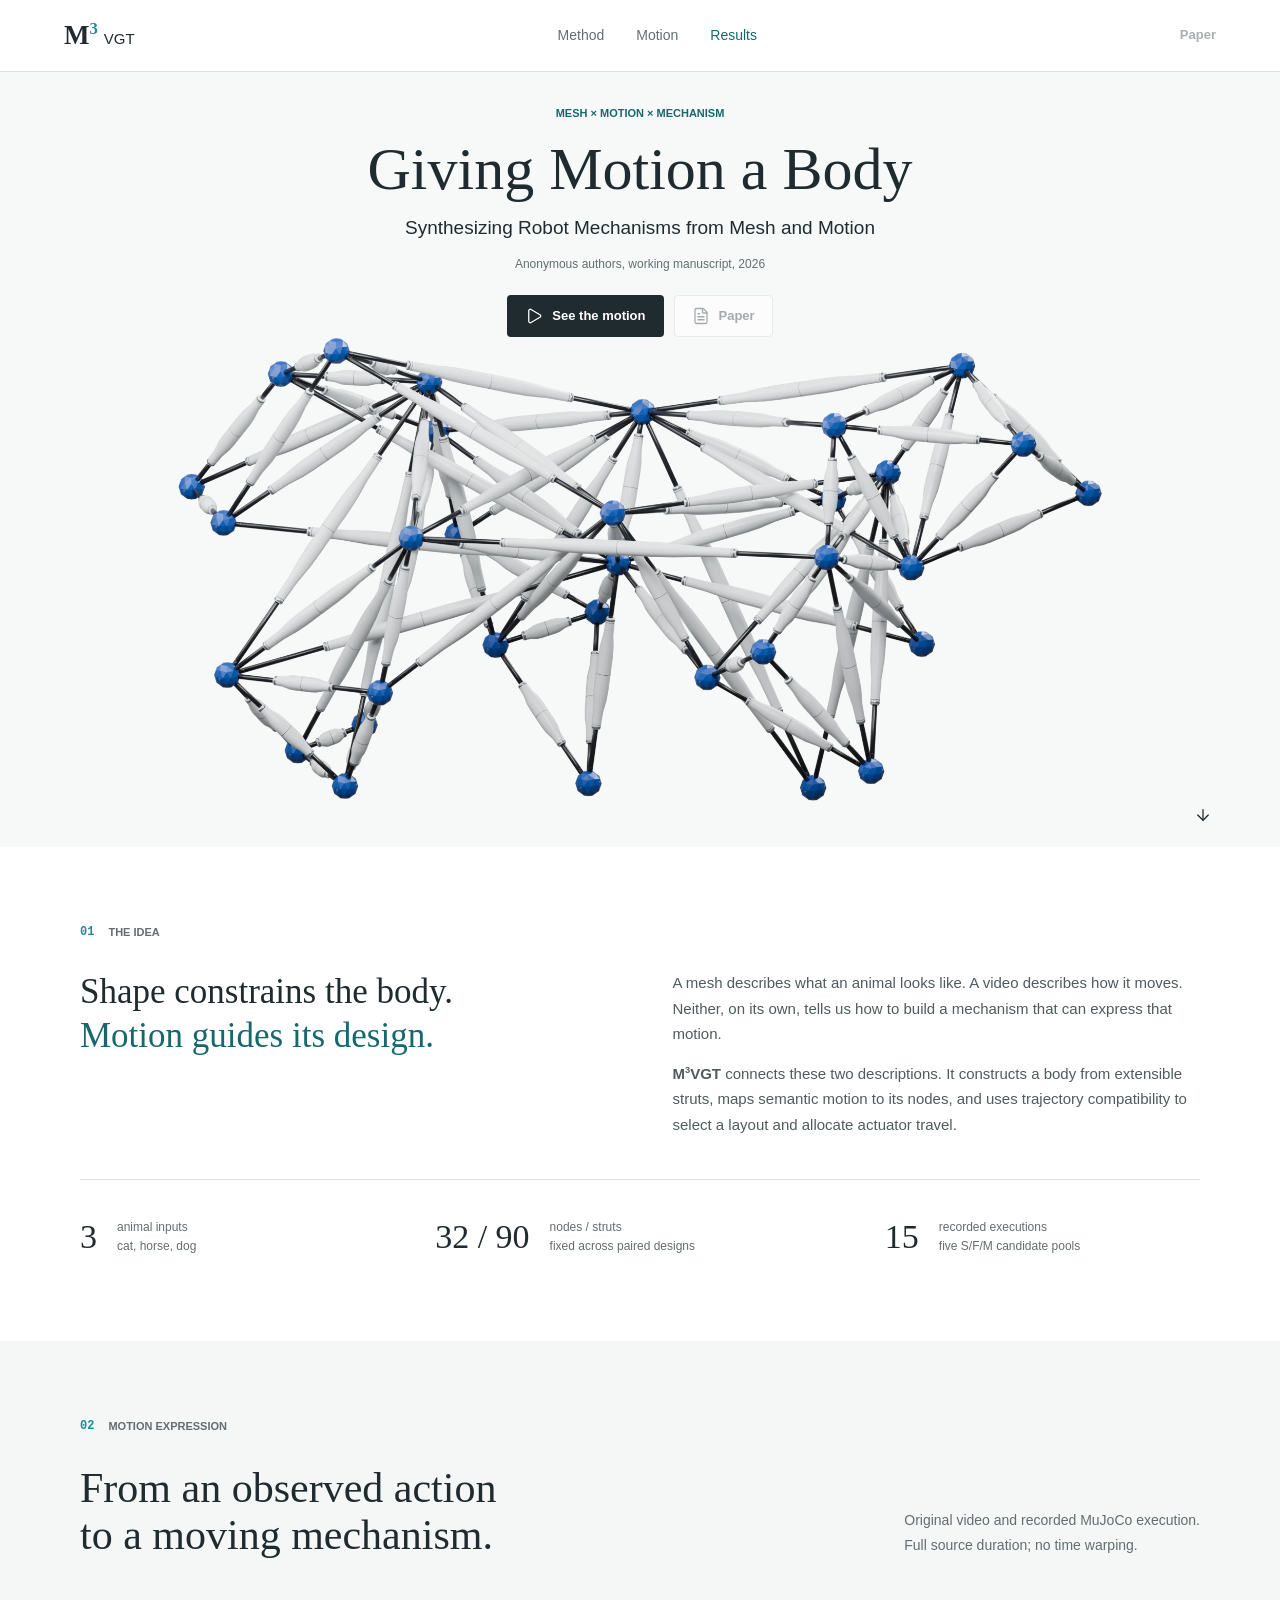
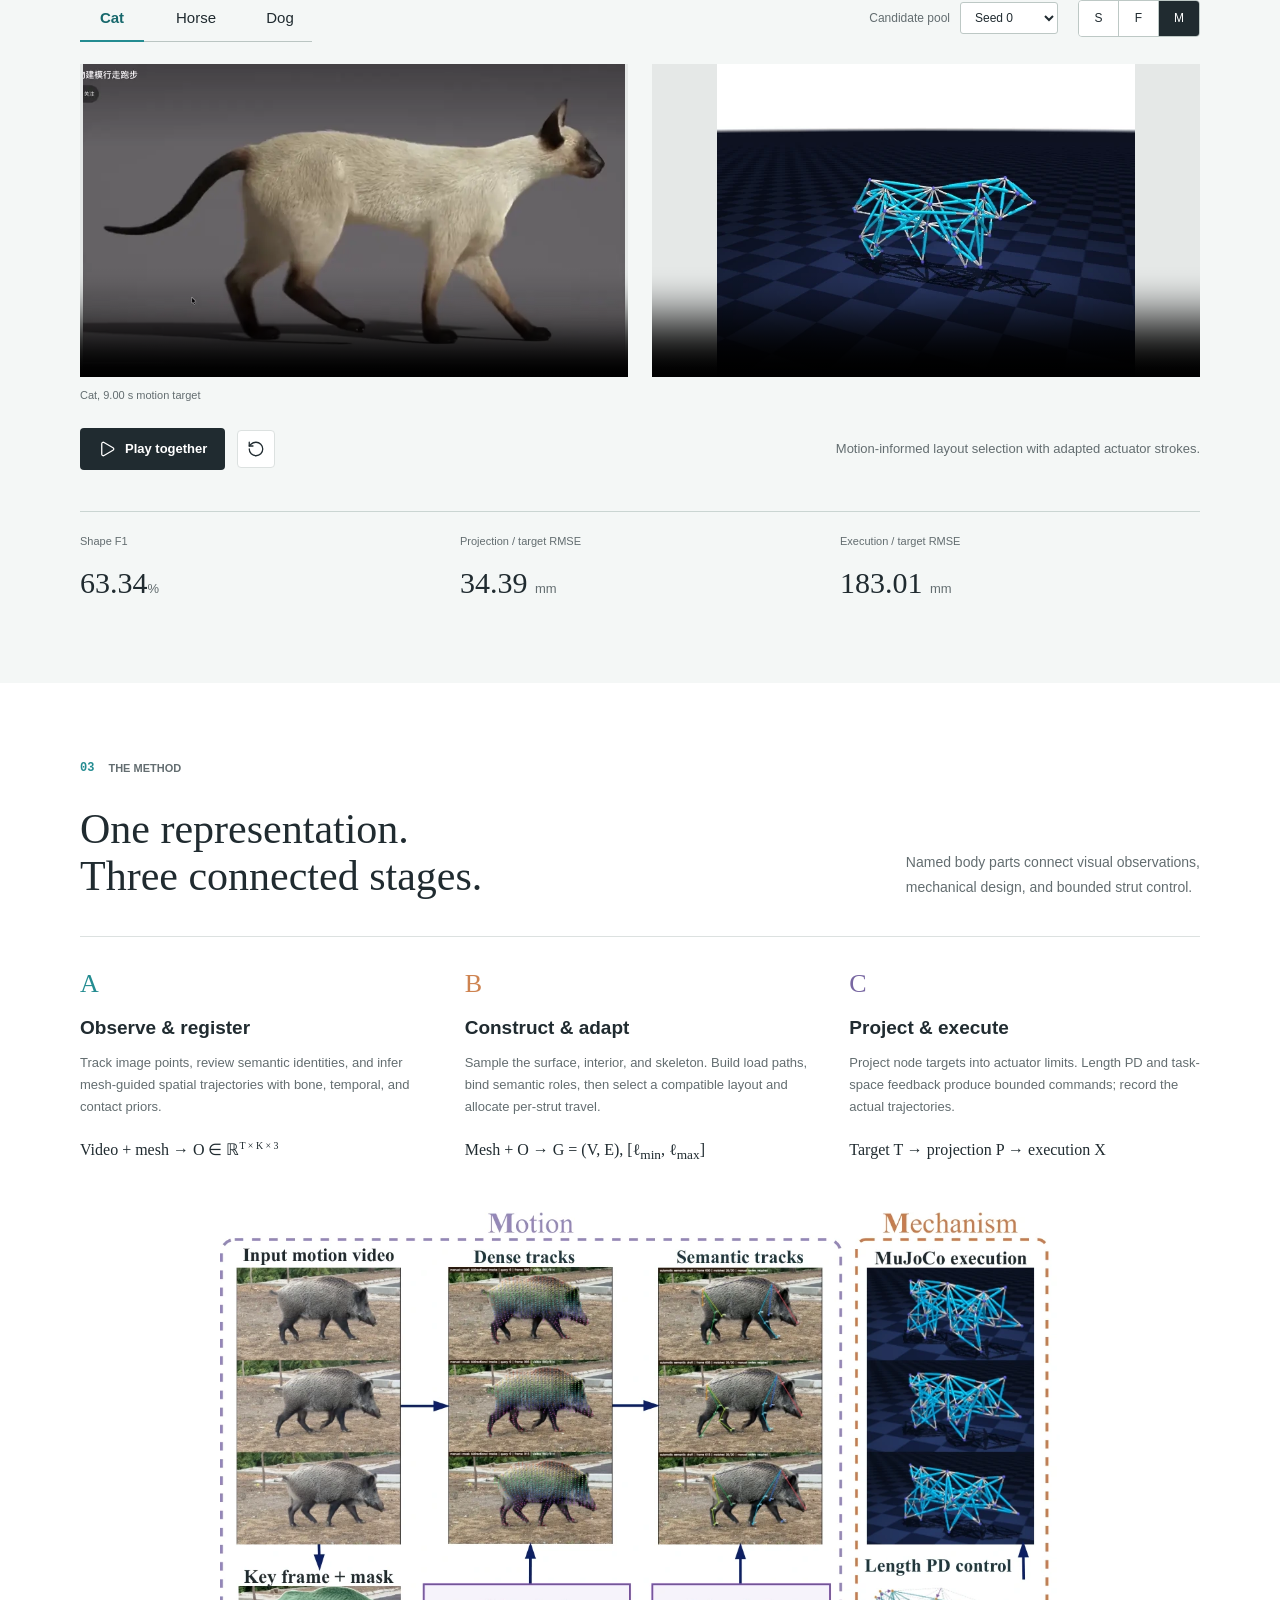
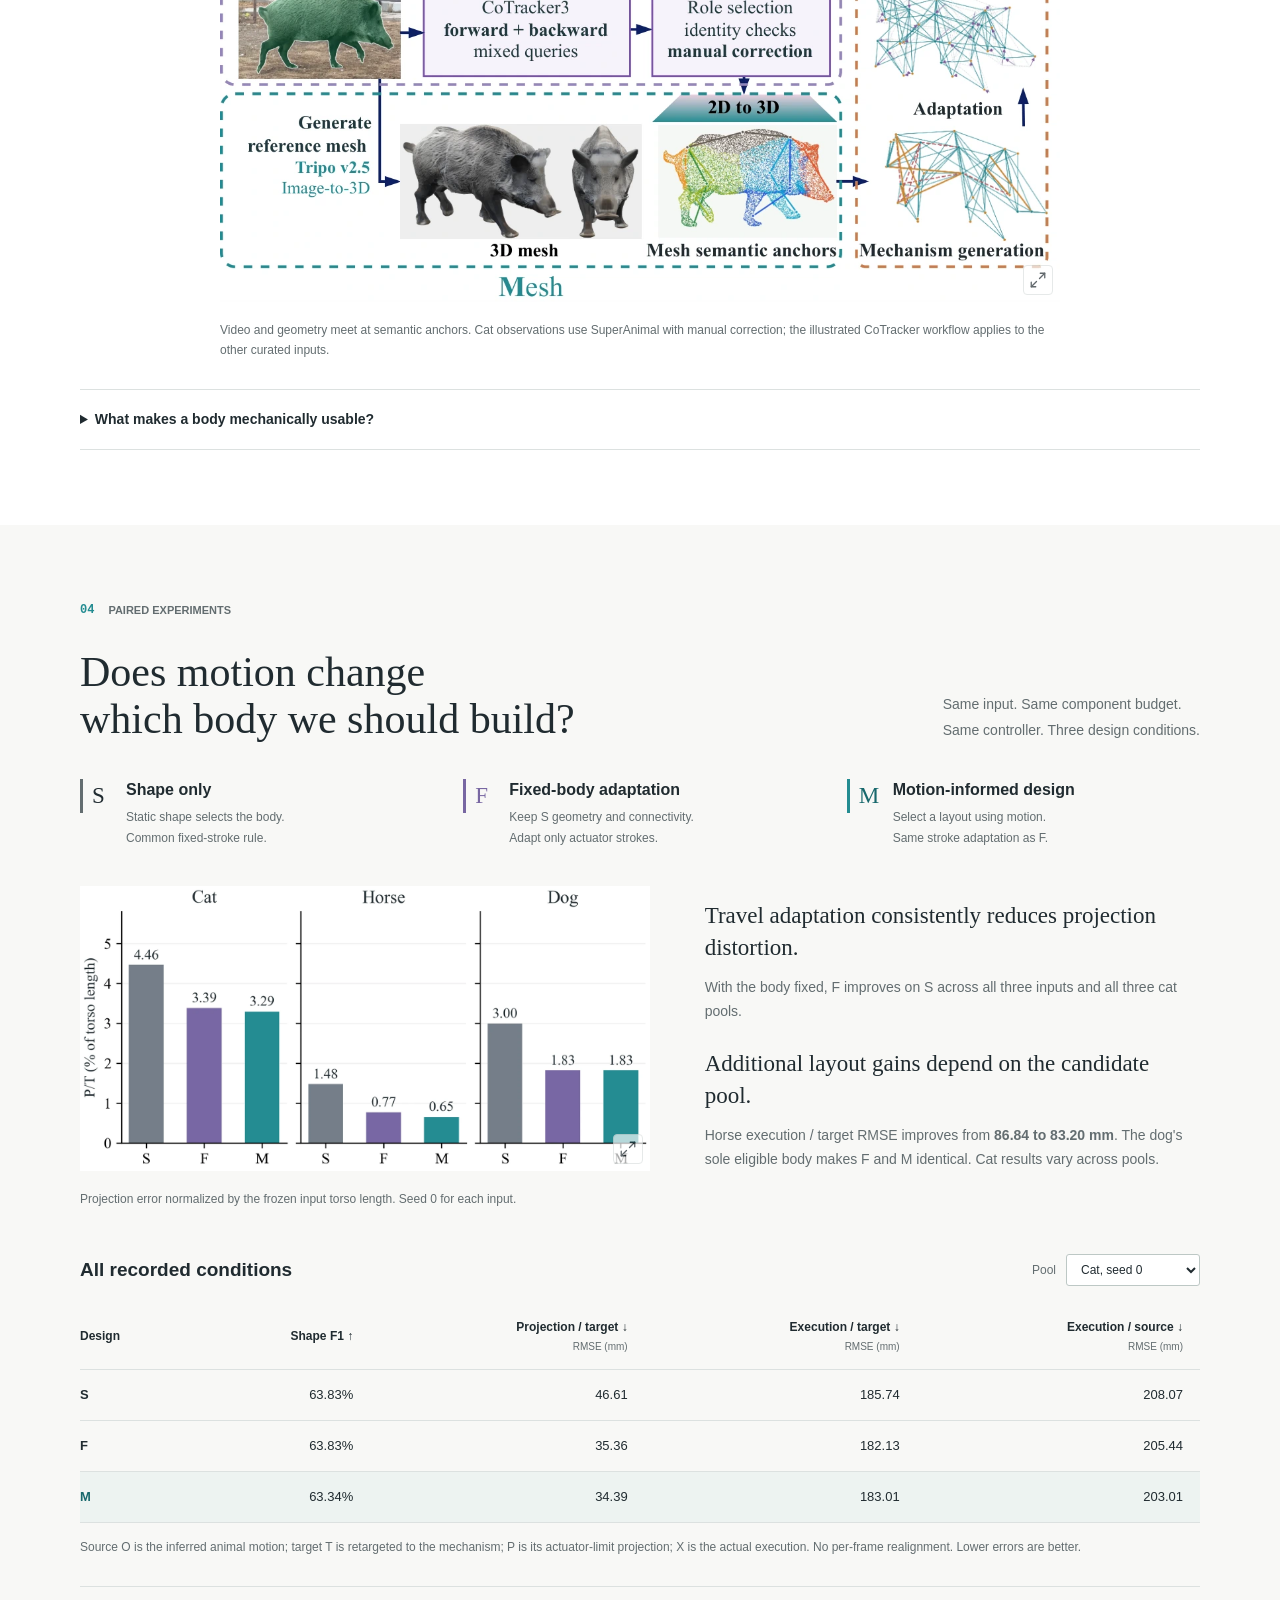
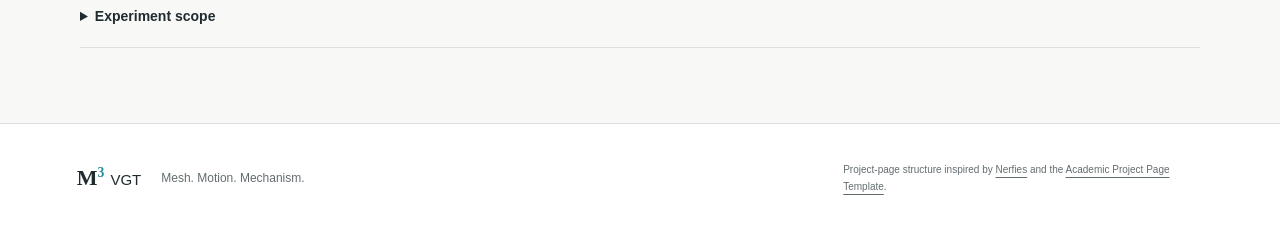
==== index.html @ 953dce84 "Publish M3VGT project page with clean execution videos" ====
<!doctype html>
<html lang="en">
<head>
  <meta charset="utf-8">
  <meta name="viewport" content="width=device-width,initial-scale=1">
  <meta name="description" content="M3VGT: mesh-constrained mechanism design informed by observed motion. Explore the method, simulation videos, and paired S/F/M experiments.">
  <meta name="theme-color" content="#ffffff">
  <link rel="canonical" href="https://m3vgt.github.io/">
  <title>Giving Motion a Body | M³VGT</title>
  <link rel="icon" type="image/svg+xml" href="data:image/svg+xml,%3Csvg xmlns='http://www.w3.org/2000/svg' viewBox='0 0 40 40'%3E%3Crect width='40' height='40' rx='8' fill='%23248c91'/%3E%3Ctext x='7' y='29' font-family='Georgia' font-size='28' fill='white'%3EM%3C/text%3E%3C/svg%3E">
  <link rel="stylesheet" href="style.css">
  <script defer src="assets/vendor/lucide.min.js"></script>
  <script defer src="data.js"></script>
  <script defer src="app.js"></script>
</head>
<body>
  <a class="skip" href="#overview">Skip to content</a>
  <header class="site-header">
    <a class="wordmark" href="#top" aria-label="M3VGT home">M<sup>3</sup><span>VGT</span></a>
    <nav aria-label="Main navigation">
      <a href="#method">Method</a><a href="#motion">Motion</a><a href="#results">Results</a>
    </nav>
    <span class="paper-link unavailable" aria-disabled="true">Paper</span>
  </header>

  <main id="top">
    <section class="hero" aria-labelledby="paper-title">
      <div class="hero-copy">
        <p class="eyebrow">Mesh × Motion × Mechanism</p>
        <h1 id="paper-title">Giving Motion a Body</h1>
        <p class="subtitle">Synthesizing Robot Mechanisms<br class="mobile-only"> from Mesh and Motion</p>
        <p class="author-line">Anonymous authors, working manuscript, 2026</p>
        <div class="hero-actions">
          <a class="button primary" href="#motion"><i data-lucide="play" aria-hidden="true"></i> See the motion</a>
          <button class="button quiet unavailable" type="button" disabled><i data-lucide="file-text" aria-hidden="true"></i> Paper</button>
        </div>
      </div>
      <img class="hero-art" src="assets/images/cat-render.webp" alt="Cat-shaped variable-geometry truss with white telescopic struts and blue nodes" fetchpriority="high">
      <a class="hero-down" href="#overview" aria-label="Read the overview" title="Read the overview"><i data-lucide="arrow-down" aria-hidden="true"></i></a>
    </section>

    <section id="overview" class="overview section-pad">
      <div class="section-label"><span>01</span> THE IDEA</div>
      <div class="overview-grid">
        <h2>Shape constrains the body.<br><span class="teal">Motion guides its design.</span></h2>
        <div class="prose"><p>A mesh describes what an animal looks like. A video describes how it moves. Neither, on its own, tells us how to build a mechanism that can express that motion.</p><p><strong>M<sup>3</sup>VGT</strong> connects these two descriptions. It constructs a body from extensible struts, maps semantic motion to its nodes, and uses trajectory compatibility to select a layout and allocate actuator travel.</p></div>
      </div>
      <div class="facts" aria-label="Scope of the paired experiments">
        <div><strong>3</strong><span>animal inputs <br>cat, horse, dog</span></div>
        <div><strong>32 / 90</strong><span>nodes / struts<br>fixed across paired designs</span></div>
        <div><strong>15</strong><span>recorded executions<br>five S/F/M candidate pools</span></div>
      </div>
    </section>

    <section id="motion" class="motion-band section-pad">
      <div class="section-label"><span>02</span> MOTION EXPRESSION</div>
      <div class="section-heading"><h2>From an observed action<br>to a moving mechanism.</h2><p>Original video and recorded MuJoCo execution.<br>Full source duration; no time warping.</p></div>
      <div class="demo-toolbar">
        <div class="tabs" role="tablist" aria-label="Animal input">
          <button role="tab" aria-selected="true" aria-controls="demo-panel" id="cat-tab" data-animal="cat">Cat</button>
          <button role="tab" aria-selected="false" aria-controls="demo-panel" id="horse-tab" data-animal="horse" tabindex="-1">Horse</button>
          <button role="tab" aria-selected="false" aria-controls="demo-panel" id="dog-tab" data-animal="dog" tabindex="-1">Dog</button>
        </div>
        <label class="seed-select" id="seed-control">Candidate pool <select id="seed" aria-label="Cat candidate pool"><option value="0">Seed 0</option><option value="1">Seed 1</option><option value="2">Seed 2</option></select></label>
        <div class="condition-controls" role="group" aria-label="Design condition">
          <button data-condition="S" aria-pressed="false" title="S: shape-only layout, fixed strokes">S</button>
          <button data-condition="F" aria-pressed="false" title="F: same S body, adapted strokes">F</button>
          <button data-condition="M" aria-pressed="true" title="M: motion-informed layout and adapted strokes">M</button>
        </div>
      </div>
      <div id="demo-panel" role="tabpanel" aria-labelledby="cat-tab">
        <div class="video-grid">
          <figure><div class="video-stage"><video id="input-video" aria-label="Observed animal motion" controls muted playsinline preload="metadata" poster="assets/images/cat-input.webp" src="assets/videos/cat-input.mp4"></video></div><figcaption id="input-caption">Cat, 9.00 s motion target</figcaption></figure>
          <figure><div class="video-stage"><video id="robot-video" aria-label="Recorded MuJoCo execution" controls muted playsinline preload="metadata" poster="assets/images/cat_seed0-M-clean.webp" src="assets/videos/cat_seed0-M-clean.mp4"></video></div></figure>
        </div>
        <div class="playback-bar"><button class="button primary" id="play-together"><i data-lucide="play" aria-hidden="true"></i><span>Play together</span></button><button class="icon-button" id="restart" title="Restart both videos" aria-label="Restart both videos"><i data-lucide="rotate-ccw" aria-hidden="true"></i></button><p id="design-description">Motion-informed layout selection with adapted actuator strokes.</p></div>
        <p id="media-status" role="status" class="media-status"></p>
        <div class="demo-metrics" aria-live="polite"><div><span>Shape F1</span><strong id="metric-shape">63.34<span>%</span></strong></div><div><span>Projection / target RMSE</span><strong id="metric-projection">34.39 <span>mm</span></strong></div><div><span>Execution / target RMSE</span><strong id="metric-execution">183.01 <span>mm</span></strong></div></div>
      </div>
    </section>

    <section id="method" class="section-pad method-section">
      <div class="section-label"><span>03</span> THE METHOD</div>
      <div class="section-heading"><h2>One representation.<br>Three connected stages.</h2><p>Named body parts connect visual observations,<br>mechanical design, and bounded strut control.</p></div>
      <div class="method-steps">
        <article><span class="step-number">A</span><h3>Observe & register</h3><p>Track image points, review semantic identities, and infer mesh-guided spatial trajectories with bone, temporal, and contact priors.</p><p class="formula">Video + mesh → O ∈ ℝ<sup>T × K × 3</sup></p></article>
        <article><span class="step-number">B</span><h3>Construct & adapt</h3><p>Sample the surface, interior, and skeleton. Build load paths, bind semantic roles, then select a compatible layout and allocate per-strut travel.</p><p class="formula">Mesh + O → G = (V, E), [ℓ<sub>min</sub>, ℓ<sub>max</sub>]</p></article>
        <article><span class="step-number">C</span><h3>Project & execute</h3><p>Project node targets into actuator limits. Length PD and task-space feedback produce bounded commands; record the actual trajectories.</p><p class="formula">Target T → projection P → execution X</p></article>
      </div>
      <figure class="method-figure"><button class="figure-zoom" data-zoom="assets/images/method.webp" data-caption="Method overview: video and mesh branches meet through semantic motion and mechanism adaptation." aria-label="Enlarge the method figure"><img src="assets/images/method.webp" width="1269" height="1042" loading="lazy" alt="Method diagram: masked bidirectional point tracking and mesh semantic anchors feed mechanism generation, adaptation and MuJoCo execution"><span class="zoom-badge"><i data-lucide="maximize-2" aria-hidden="true"></i></span></button><figcaption>Video and geometry meet at semantic anchors. Cat observations use SuperAnimal with manual correction; the illustrated CoTracker workflow applies to the other curated inputs.</figcaption></figure>
      <details class="technical-note"><summary>What makes a body mechanically usable?</summary><div><p>Connectedness and rigidity rank are only initial checks. The pipeline also audits load-bearing deformation, semantic load paths, actuator travel, mesh corridors, assembly clearance, and simulated execution. A full-rank graph can still be compliant under its own weight.</p><p>The paired results below isolate layout selection and stroke adaptation at a fixed 32-node / 90-strut budget.</p></div></details>
    </section>

    <section id="results" class="results-section section-pad">
      <div class="section-label"><span>04</span> PAIRED EXPERIMENTS</div>
      <div class="section-heading"><h2>Does motion change<br>which body we should build?</h2><p>Same input. Same component budget.<br>Same controller. Three design conditions.</p></div>
      <div class="condition-definitions"><article><span class="condition-key s">S</span><h3>Shape only</h3><p>Static shape selects the body.<br>Common fixed-stroke rule.</p></article><article><span class="condition-key f">F</span><h3>Fixed-body adaptation</h3><p>Keep S geometry and connectivity.<br>Adapt only actuator strokes.</p></article><article><span class="condition-key m">M</span><h3>Motion-informed design</h3><p>Select a layout using motion.<br>Same stroke adaptation as F.</p></article></div>
      <div class="result-layout"><figure><button class="figure-zoom" data-zoom="assets/images/cross_input_projection.webp" data-caption="Cross-input projection error, normalized by frozen torso length." aria-label="Enlarge the projection error figure"><img src="assets/images/cross_input_projection.webp" width="1650" height="1200" loading="lazy" alt="Measured normalized projection error for S, F and M on cat, horse and dog"><span class="zoom-badge"><i data-lucide="maximize-2" aria-hidden="true"></i></span></button><figcaption>Projection error normalized by the frozen input torso length. Seed 0 for each input.</figcaption></figure><div class="findings"><h3>Travel adaptation consistently reduces projection distortion.</h3><p>With the body fixed, F improves on S across all three inputs and all three cat pools.</p><h3>Additional layout gains depend on the candidate pool.</h3><p>Horse execution / target RMSE improves from <strong>86.84 to 83.20 mm</strong>. The dog's sole eligible body makes F and M identical. Cat results vary across pools.</p></div></div>
      <div class="table-heading"><h3>All recorded conditions</h3><label>Pool <select id="results-pool" aria-label="Results candidate pool"><option value="cat_seed0">Cat, seed 0</option><option value="cat_seed1">Cat, seed 1</option><option value="cat_seed2">Cat, seed 2</option><option value="horse_seed0">Horse, seed 0</option><option value="dog_seed0">Dog, seed 0</option></select></label></div>
      <div class="table-scroll" tabindex="0" role="region" aria-label="Paired experiment results"><table><thead><tr><th>Design</th><th>Shape F1 ↑</th><th>Projection / target ↓<small>RMSE (mm)</small></th><th>Execution / target ↓<small>RMSE (mm)</small></th><th>Execution / source ↓<small>RMSE (mm)</small></th></tr></thead><tbody id="result-rows"></tbody></table></div>
      <p class="table-note">Source O is the inferred animal motion; target T is retargeted to the mechanism; P is its actuator-limit projection; X is the actual execution. No per-frame realignment. Lower errors are better.</p>
      <details class="technical-note"><summary>Experiment scope</summary><div><ul><li>Five pools, 40 layout attempts, 15 complete executions. Failed candidates remain in the ledger.</li><li>Three cat seeds produce only two distinct initial graphs, not three independent videos.</li><li>Motion selects within a fixed-topology layout pool. These results do not establish a benefit from topology redesign.</li><li>Command limiting is frequent (approximately 92.8–99.5%); zero force saturation does not mean unconstrained tracking.</li></ul></div></details>
    </section>
  </main>
  <footer><a class="wordmark" href="#top">M<sup>3</sup><span>VGT</span></a><p>Mesh. Motion. Mechanism.</p><p class="credits">Project-page structure inspired by <a href="https://nerfies.github.io/" target="_blank" rel="noopener">Nerfies</a> and the <a href="https://github.com/eliahuhorwitz/Academic-project-page-template" target="_blank" rel="noopener">Academic Project Page Template</a>.</p></footer>
  <dialog id="figure-dialog" aria-label="Enlarged research figure"><button id="close-figure" class="icon-button" aria-label="Close enlarged figure" title="Close"><i data-lucide="x" aria-hidden="true"></i></button><img id="enlarged-figure" alt=""><p id="figure-caption"></p></dialog>
  <noscript><p class="noscript">The cat videos and method overview are available without JavaScript. Enable JavaScript to switch animal inputs and design conditions.</p></noscript>
</body>
</html>
---- style.css ----
:root{--ink:#202b30;--muted:#636d70;--teal:#248c91;--deep-teal:#17686c;--orange:#ce8350;--purple:#7867a2;--line:#dce1e0;--wash:#f4f7f6;--paper:#fff;--max:1120px}
*{box-sizing:border-box;letter-spacing:0}html{scroll-behavior:smooth;scroll-padding-top:88px}body{margin:0;background:var(--paper);color:var(--ink);font:16px/1.7 -apple-system,BlinkMacSystemFont,"Segoe UI",Arial,sans-serif}a{color:inherit;text-underline-offset:4px}button,select{font:inherit}button,a,select{-webkit-tap-highlight-color:transparent}button{cursor:pointer}button:disabled{cursor:wait;opacity:.65}button:focus-visible,a:focus-visible,select:focus-visible,summary:focus-visible,[tabindex]:focus-visible{outline:3px solid var(--teal);outline-offset:5px}svg.lucide{width:18px;height:18px;stroke-width:1.7;flex-shrink:0}sup{font-size:.62em;line-height:0}h1,h2,h3,p,figure{margin:0}h1,h2{font-family:Georgia,"Times New Roman",serif;font-weight:400;line-height:1.12}h2{font-size:42px}h3{font-size:19px;line-height:1.4;font-weight:600}img{display:block;max-width:100%}button{color:inherit}.skip{position:fixed;left:20px;top:-100px;z-index:100;background:white;padding:10px}.skip:focus{top:12px}.site-header{height:72px;padding:0 5%;display:flex;align-items:center;justify-content:space-between;border-bottom:1px solid var(--line);position:sticky;top:0;z-index:20;background:rgba(255,255,255,.97)}.wordmark{font-family:Georgia,serif;font-size:27px;text-decoration:none;white-space:nowrap;font-weight:600}.wordmark span{font-family:Arial,sans-serif;font-size:15px;font-weight:500;margin-left:6px}.wordmark sup{color:var(--teal)}nav{display:flex;gap:32px}nav a{text-decoration:none;font-size:14px;color:var(--muted)}nav a:hover,nav a.active{color:var(--deep-teal)}.paper-link{display:flex;gap:7px;align-items:center;text-decoration:none;font-size:13px;font-weight:600}.paper-link:hover{text-decoration:underline}.hero{position:relative;height:min(780px,calc(100svh - 125px));min-height:570px;overflow:hidden;background:#f7f9f8}.hero-copy{position:relative;z-index:2;text-align:center;padding:32px 20px 0}.eyebrow{font-size:11px;text-transform:uppercase;font-weight:600;color:var(--deep-teal);margin-bottom:13px}h1{font-size:60px}.subtitle{font-size:19px;margin-top:11px;line-height:1.5}.author-line{font-size:12px;color:var(--muted);margin-top:12px}.author-line span{padding:0 9px}.hero-actions{display:flex;justify-content:center;gap:10px;margin-top:20px}.button{border:1px solid transparent;border-radius:4px;display:inline-flex;align-items:center;justify-content:center;gap:9px;padding:10px 17px;font-size:13px;line-height:1.5;text-decoration:none;min-height:42px;font-weight:550;white-space:nowrap}.button.primary{background:var(--ink);color:white}.button.primary:hover{background:var(--deep-teal)}.button.quiet{border-color:var(--line);background:#fff}.button.quiet:hover{border-color:var(--teal)}.hero-art{position:absolute;top:266px;left:50%;transform:translateX(-50%);width:min(1100px,92%);height:calc(100% - 312px);object-fit:contain}.hero-caption{position:absolute;bottom:18px;left:5%;font-size:10px;color:var(--muted);padding-right:60px}.hero-down{position:absolute;bottom:16px;right:5%;padding:4px;line-height:1}.mobile-only{display:none}.section-pad{padding:75px max(6%,calc((100% - var(--max))/2))}.section-label{display:flex;gap:14px;align-items:center;font-size:11px;color:var(--muted);font-weight:650;margin-bottom:28px}.section-label span{color:var(--teal);font-family:ui-monospace,monospace;font-size:12px}.overview-grid{display:grid;grid-template-columns:1fr 1fr;gap:65px}.overview h2{font-size:35px;line-height:1.25}.teal{color:var(--deep-teal)}.prose p+p{margin-top:14px}.prose{font-size:15px;color:#4f5b5e}.facts{display:grid;grid-template-columns:1fr 1.3fr 1fr;gap:40px;margin-top:42px;padding-top:28px;border-top:1px solid var(--line)}.facts>div{display:flex;align-items:center;gap:20px}.facts strong{font-family:Georgia,serif;font-size:34px;font-weight:400;white-space:nowrap}.facts span{font-size:12px;line-height:1.6;color:var(--muted)}.motion-band{background:var(--wash)}.section-heading{display:flex;justify-content:space-between;gap:40px;align-items:flex-end;margin-bottom:36px}.section-heading>p{max-width:350px;font-size:14px;line-height:1.8;color:var(--muted)}.demo-toolbar{display:flex;align-items:center;gap:20px;margin-bottom:22px;min-height:44px}.tabs{display:flex;align-items:center;border-bottom:1px solid #bac5c2;gap:20px;margin-right:auto}.tabs button{background:none;border:0;padding:10px 12px;border-bottom:2px solid transparent;margin-bottom:-1px;min-width:64px;font-size:15px}.tabs button[aria-selected=true]{color:var(--deep-teal);border-bottom-color:var(--teal);font-weight:650}.seed-select{font-size:12px;color:var(--muted);display:flex;gap:10px;align-items:center}.seed-select[hidden]{display:none}select{font-size:12px;border:1px solid #bdc8c5;border-radius:3px;background:white;padding:7px 27px 7px 10px;color:var(--ink);max-width:100%}.condition-controls{display:flex;border:1px solid #bdc8c5;border-radius:4px;overflow:hidden}.condition-controls button{border:0;border-right:1px solid #bdc8c5;background:white;width:40px;height:35px;font-size:12px}.condition-controls button:last-child{border:0}.condition-controls button[aria-pressed=true]{background:var(--ink);color:white}.video-grid{display:grid;grid-template-columns:1fr 1fr;gap:24px}.video-grid figure{min-width:0}.media-label{display:flex;align-items:center;justify-content:space-between;gap:8px;font-size:12px;margin-bottom:12px}.media-label span{font-size:10px;color:var(--muted)}.media-label strong{font-weight:550}.video-stage{aspect-ratio:1.75;background:#e5e8e7;display:flex;align-items:center;justify-content:center;overflow:hidden}.video-stage video{display:block;width:100%;height:100%;object-fit:contain;background:#e5e8e7}.video-grid figcaption{font-size:11px;margin-top:9px;color:var(--muted)}.playback-bar{display:flex;gap:12px;align-items:center;margin-top:23px}.playback-bar p{font-size:13px;margin-left:auto;color:var(--muted);text-align:right}.icon-button{height:38px;width:38px;display:inline-flex;align-items:center;justify-content:center;border:1px solid var(--line);border-radius:4px;background:white;flex-shrink:0}.icon-button:hover{border-color:var(--teal)}.media-status{font-size:12px;color:#943f35;min-height:22px;margin-top:5px}.demo-metrics{display:grid;grid-template-columns:repeat(3,1fr);border-top:1px solid #cad5d2;margin-top:14px;padding-top:20px;gap:20px}.demo-metrics>div{display:flex;flex-direction:column;gap:6px}.demo-metrics>div>span{font-size:11px;color:var(--muted)}.demo-metrics strong{font-weight:400;font-size:30px;font-family:Georgia,serif}.demo-metrics strong span{font-size:13px;font-family:Arial,sans-serif;color:var(--muted)}.scope-note{margin-top:23px;display:flex;gap:10px;color:#596566;font-size:12px;line-height:1.65;max-width:850px}.scope-note svg{margin-top:3px;width:15px;height:15px}.method-steps{display:grid;grid-template-columns:repeat(3,1fr);gap:34px;border-top:1px solid var(--line);padding-top:25px}.step-number{font-family:Georgia,serif;font-size:26px;color:var(--teal);display:block;margin-bottom:9px}.method-steps article:nth-child(2) .step-number{color:var(--orange)}.method-steps article:nth-child(3) .step-number{color:var(--purple)}.method-steps p{font-size:13px;color:var(--muted);margin-top:10px}.method-steps .formula{font-family:Georgia,serif;color:var(--ink);margin-top:18px;font-size:16px}.method-figure{max-width:840px;margin:45px auto 25px}.figure-zoom{display:block;position:relative;border:0;background:none;padding:0;width:100%;cursor:zoom-in}.figure-zoom img{width:100%;height:auto}.zoom-badge{position:absolute;right:7px;bottom:7px;width:30px;height:30px;display:flex;align-items:center;justify-content:center;background:rgba(255,255,255,.95);border:1px solid var(--line);border-radius:4px;opacity:.7}.figure-zoom:hover .zoom-badge{opacity:1}.method-figure figcaption,.result-layout figcaption{font-size:12px;color:var(--muted);margin-top:18px}.technical-note{border-top:1px solid var(--line);border-bottom:1px solid var(--line);margin-top:28px}.technical-note summary{cursor:pointer;font-size:14px;font-weight:600;padding:18px 0}.technical-note>div{padding:0 0 22px;font-size:13px;color:var(--muted);max-width:900px}.technical-note p+p{margin-top:10px}.technical-note ul{padding-left:18px;margin-top:0}.technical-note li{margin-bottom:7px}.results-section{background:#f8f8f6}.condition-definitions{display:grid;grid-template-columns:repeat(3,1fr);gap:30px;margin-bottom:38px}.condition-definitions article{position:relative;padding-left:46px}.condition-definitions h3{font-size:16px}.condition-definitions p{font-size:12px;color:var(--muted);margin-top:6px}.condition-key{position:absolute;left:0;top:0;border-left:3px solid var(--muted);padding:0 9px;font-size:23px;font-family:Georgia,serif;line-height:34px}.condition-key.f{border-color:var(--teal);color:var(--deep-teal)}.condition-key.m{border-color:var(--orange);color:#965024}.result-layout{display:grid;grid-template-columns:1.15fr 1fr;gap:55px;align-items:center}.result-layout figure{min-width:0}.findings h3{font-family:Georgia,serif;font-size:23px;font-weight:400}.findings p{font-size:14px;color:var(--muted);margin-top:12px;margin-bottom:24px}.text-link{display:inline-flex;align-items:center;gap:8px;font-size:12px;color:var(--deep-teal)}.text-link svg{width:14px;height:14px}.table-heading{margin:45px 0 17px;display:flex;align-items:center;justify-content:space-between;gap:18px}.table-heading label{font-size:12px;color:var(--muted);display:flex;gap:10px;align-items:center}.table-scroll{overflow-x:auto}table{border-collapse:collapse;width:100%;min-width:620px;font-size:13px}th,td{text-align:right;border-bottom:1px solid var(--line);padding:14px 17px}th:first-child,td:first-child{text-align:left;padding-left:0}th{font-size:12px;font-weight:550}th small{display:block;font-size:10px;font-weight:400;color:var(--muted)}td{font-variant-numeric:tabular-nums}td:first-child{font-weight:650}tbody tr[data-method=M]{background:#edf3f1}tbody tr[data-method=M] td:first-child{color:var(--deep-teal)}.table-note{font-size:12px;line-height:1.8;color:var(--muted);margin-top:14px}.resource-list{display:grid;grid-template-columns:1fr 1fr;column-gap:48px;margin-bottom:40px}.resource-list>a{display:flex;gap:16px;align-items:center;padding:22px 0;text-decoration:none;border-top:1px solid var(--line)}.resource-list>a:hover{color:var(--deep-teal)}.resource-list>a>span{flex:1}.resource-list strong{display:block;font-size:16px;font-weight:500}.resource-list small{display:block;color:var(--muted);font-size:12px;margin-top:4px}.resource-list>a>svg:last-child{width:16px}.citation-heading{display:flex;align-items:center;gap:15px}.citation-heading .icon-button{margin-left:auto}.citation-heading span{font-size:12px;color:var(--deep-teal)}pre{background:var(--wash);padding:25px;font-size:12px;line-height:1.8;overflow-x:auto;border-left:2px solid var(--teal);margin:18px 0 0}footer{border-top:1px solid var(--line);padding:35px 6%;display:flex;align-items:center;gap:20px;font-size:12px;color:var(--muted)}footer .wordmark{color:var(--ink);font-size:22px}footer .credits{font-size:10px;max-width:360px;margin-left:auto}dialog{width:min(1200px,95%);max-height:94svh;padding:38px 24px 20px;border:1px solid var(--line);border-radius:5px;overflow:auto}dialog::backdrop{background:rgba(20,32,32,.7)}dialog img{max-height:78svh;width:100%;object-fit:contain}dialog>button{position:sticky;top:0;float:right;z-index:2}dialog p{font-size:12px;margin-top:18px;color:var(--muted)}.noscript{padding:20px;border-top:1px solid var(--line)}
@media(min-width:1700px){.hero-art{width:1200px}.hero-copy{padding-top:42px}}
@media(max-width:950px){.site-header{padding:0 5%;height:64px}nav{gap:20px}.paper-link{font-size:12px}.hero{min-height:560px}h1{font-size:50px}.hero-art{top:264px;height:calc(100% - 306px);width:96%}.section-pad{padding:55px 6%}h2{font-size:34px}.overview-grid{gap:30px}.overview h2{font-size:30px}.facts{gap:24px}.facts>div{gap:12px}.facts strong{font-size:29px}.section-heading>p{font-size:12px;max-width:260px}.result-layout{gap:30px}.playback-bar p{max-width:270px}.method-steps{gap:20px}.condition-definitions{gap:18px}.condition-definitions article{padding-left:38px}}
@media(max-width:650px){.site-header{height:60px}.wordmark{font-size:25px}nav{gap:16px}nav a{font-size:12px}nav a:last-child{display:none}.paper-link{display:none}.hero{height:min(680px,calc(100svh - 108px));min-height:535px}.hero-copy{padding-top:30px}h1{font-size:39px;max-width:360px;margin:auto}.eyebrow{font-size:10px;margin-bottom:15px}.subtitle{font-size:15px;margin-top:15px}.mobile-only{display:block}.author-line{font-size:10px;margin-top:13px}.hero-actions{gap:8px;margin-top:20px}.button{padding:9px 12px;font-size:12px}.hero-art{top:280px;height:calc(100% - 331px);width:100%}.hero-caption{font-size:9px;bottom:17px;max-width:330px;line-height:1.5}.hero-down{bottom:20px}.section-pad{padding:43px 6%}.section-label{margin-bottom:20px;font-size:10px}h2{font-size:31px}.overview-grid{grid-template-columns:1fr;gap:23px}.overview h2{font-size:28px}.prose{font-size:14px}.facts{grid-template-columns:1fr;gap:16px;margin-top:27px;padding-top:22px}.facts>div{gap:25px}.facts strong{font-size:29px;min-width:115px}.facts span br{display:none}.facts span{font-size:11px}.section-heading{display:block;margin-bottom:25px}.section-heading>p{max-width:none;margin-top:17px;font-size:13px}.section-heading>p br{display:none}.demo-toolbar{flex-wrap:wrap;gap:15px}.tabs{gap:8px;flex:1}.tabs button{padding:8px 9px;min-width:54px;font-size:14px}.seed-select{order:3;width:100%;font-size:11px}.condition-controls button{width:32px;height:33px}.video-grid{grid-template-columns:1fr;gap:24px}.media-label{font-size:12px}.video-stage{aspect-ratio:1.65}.playback-bar{flex-wrap:wrap;gap:8px;margin-top:21px}.playback-bar p{margin-left:0;text-align:left;width:100%;max-width:none;font-size:12px;order:3}.demo-metrics{gap:10px}.demo-metrics>div>span{font-size:10px;line-height:1.5;min-height:30px}.demo-metrics strong{font-size:25px}.demo-metrics strong span{font-size:10px}.scope-note{font-size:11px;gap:8px}.method-steps{grid-template-columns:1fr;gap:25px}.method-steps article{padding-left:41px;position:relative}.step-number{position:absolute;left:0;top:0}.method-steps h3{font-size:18px}.method-figure{margin-top:32px}.method-figure figcaption{font-size:11px}.condition-definitions{grid-template-columns:1fr;gap:22px;margin-bottom:30px}.condition-definitions p br{display:none}.result-layout{grid-template-columns:1fr;gap:28px}.findings h3{font-size:23px}.table-heading{align-items:flex-start;flex-direction:column;margin-top:27px}.resource-list{grid-template-columns:1fr;gap:0}.resource-list>a{padding:17px 0}.resource-list strong{font-size:15px}pre{padding:16px;font-size:11px}footer{flex-wrap:wrap;gap:12px;padding:25px 6%}footer .credits{margin-left:0;max-width:none;width:100%}dialog{padding:20px 12px}.technical-note summary{font-size:13px}}
@media(prefers-reduced-motion:reduce){html{scroll-behavior:auto}*{transition:none!important}}
.condition-key.f{border-color:var(--purple);color:var(--purple)}
.condition-key.m{border-color:var(--teal);color:var(--deep-teal)}
.unavailable,.button.unavailable:disabled{cursor:default;color:var(--muted);opacity:.55}
.button.unavailable:hover{border-color:var(--line)}
@media(max-width:650px){nav a:last-child{display:block}}
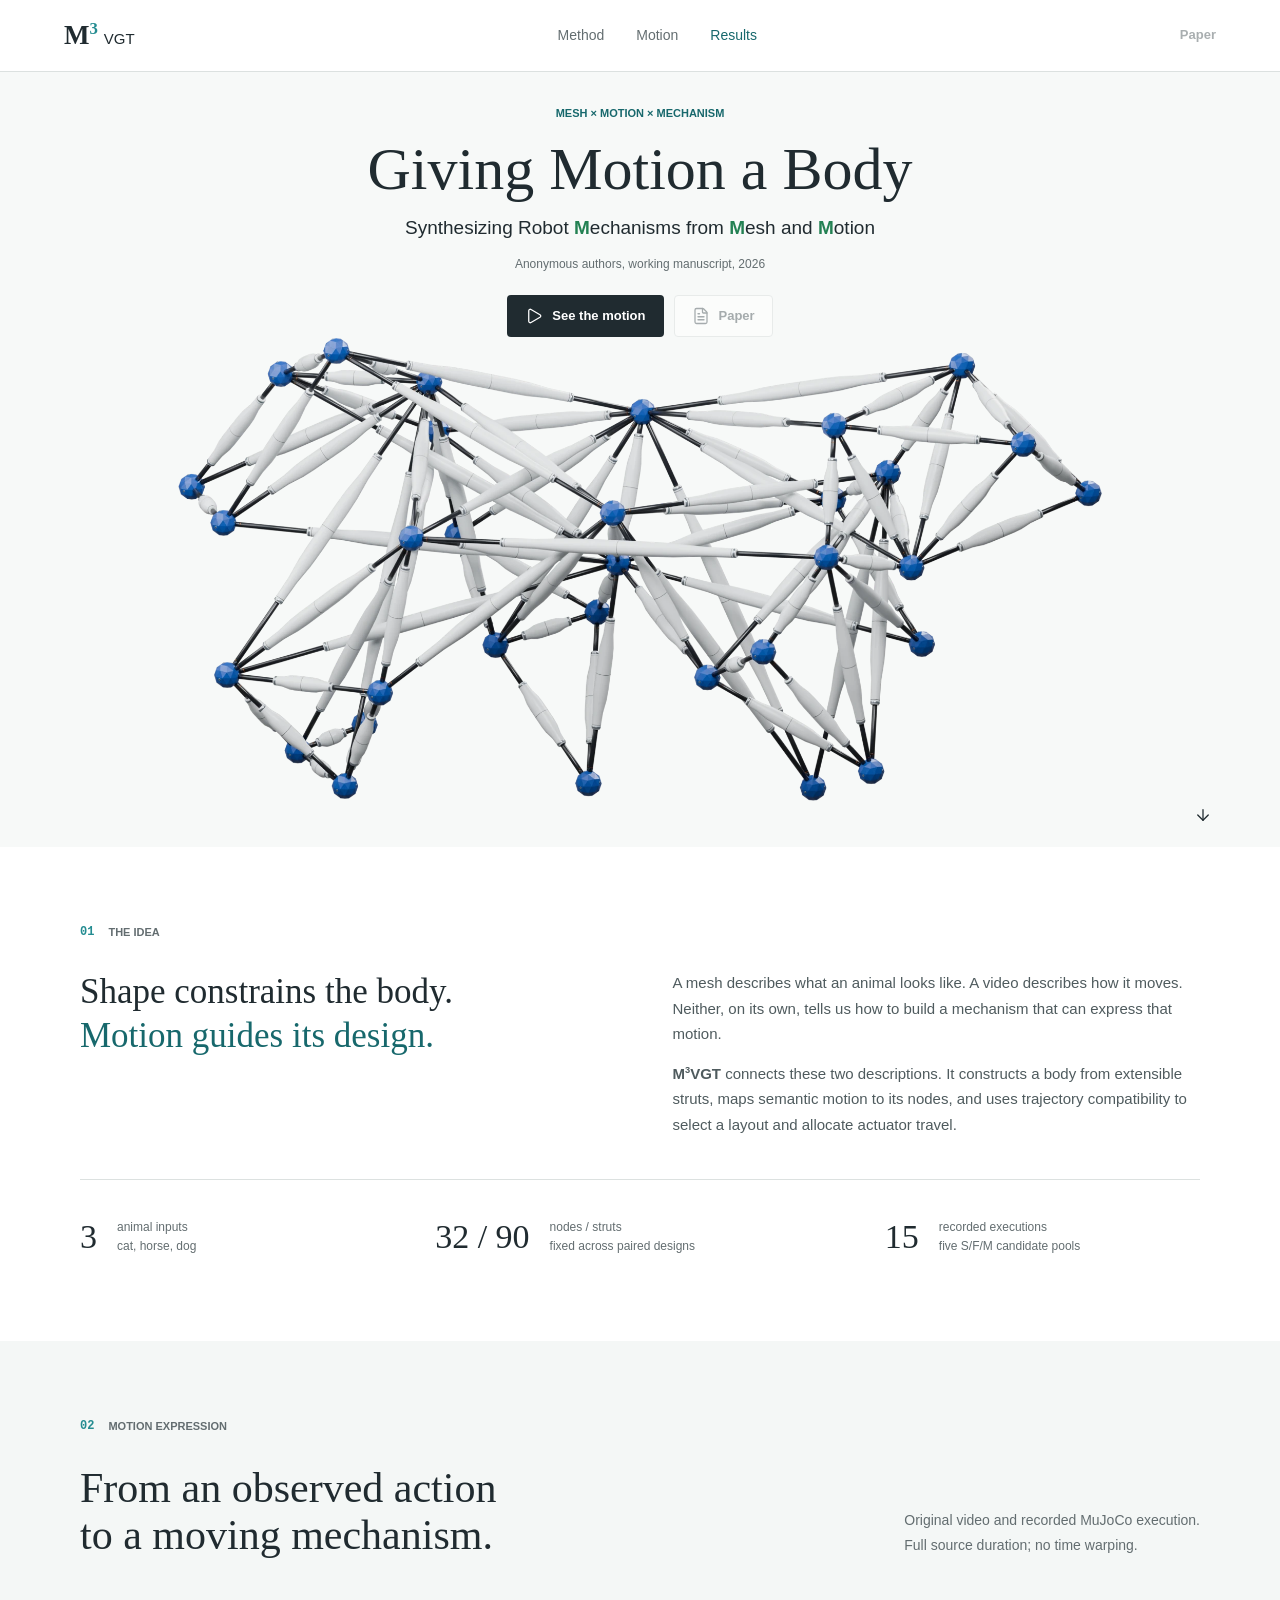
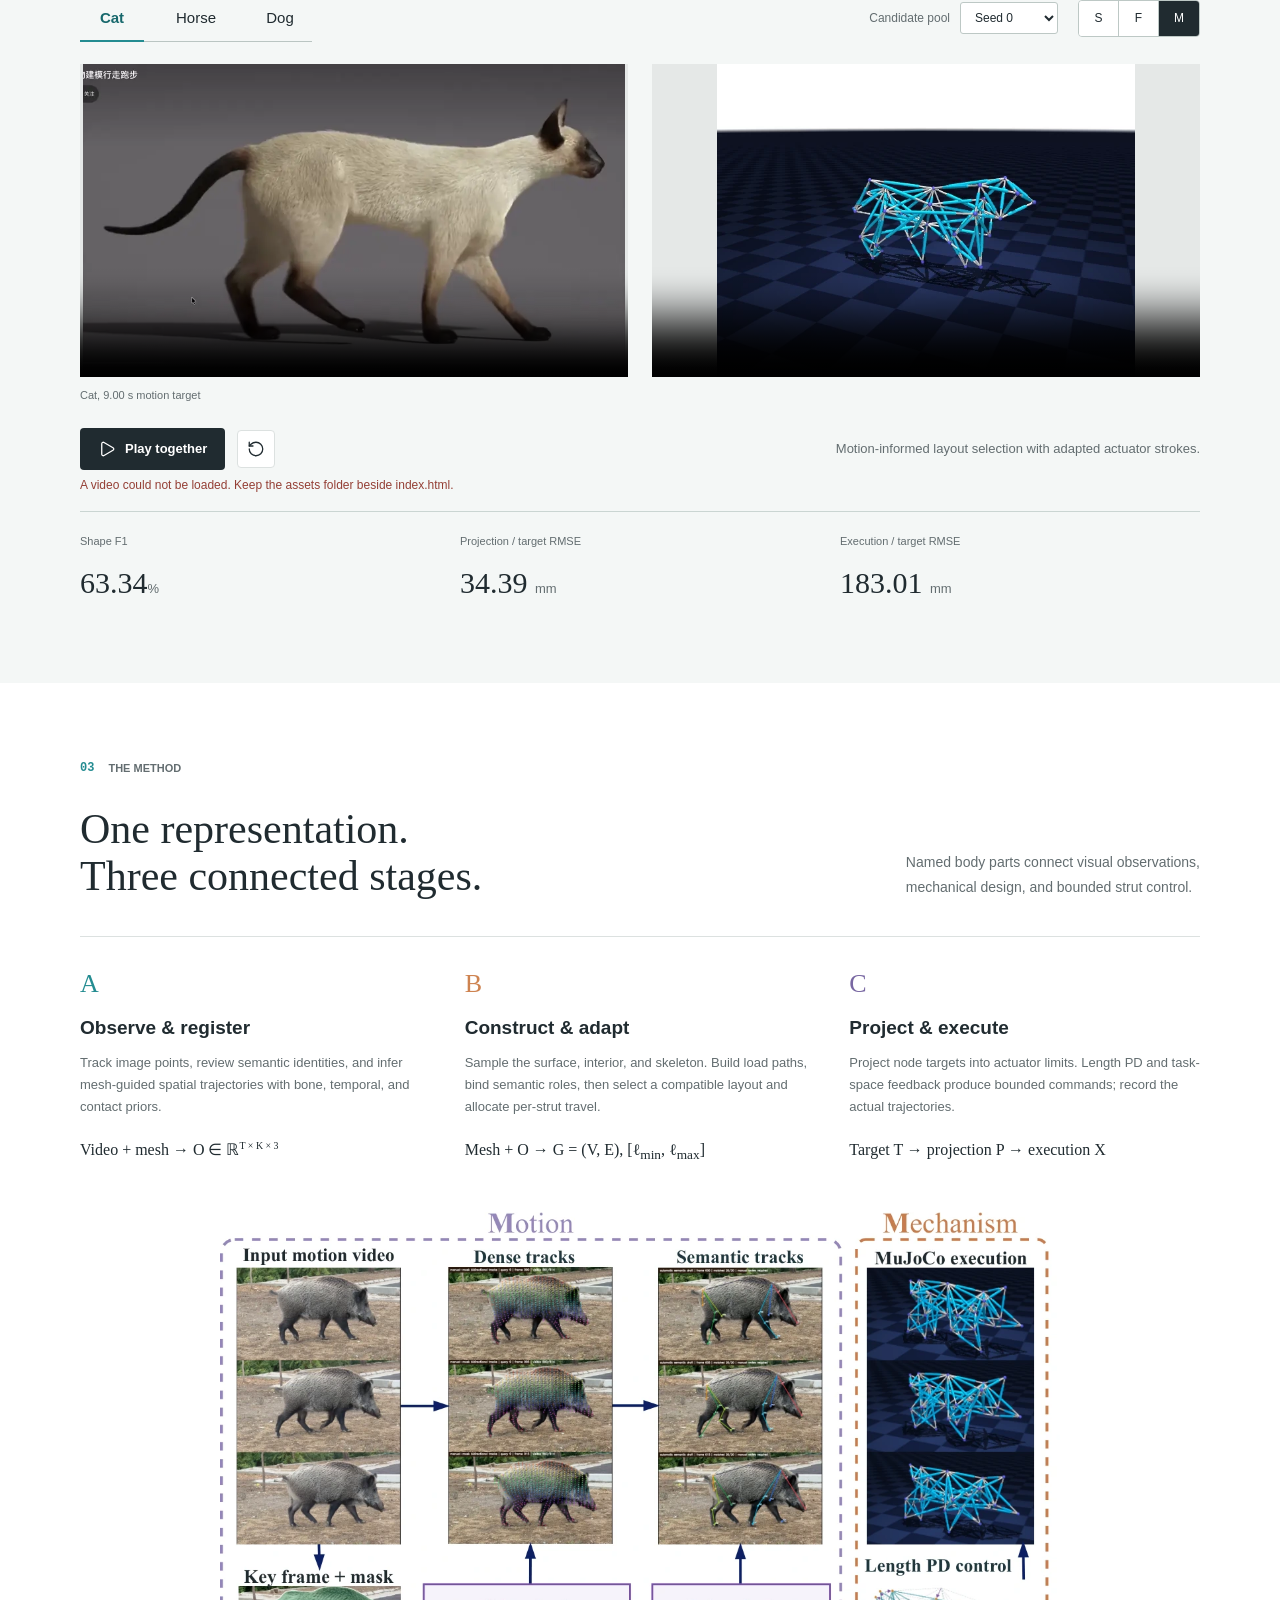
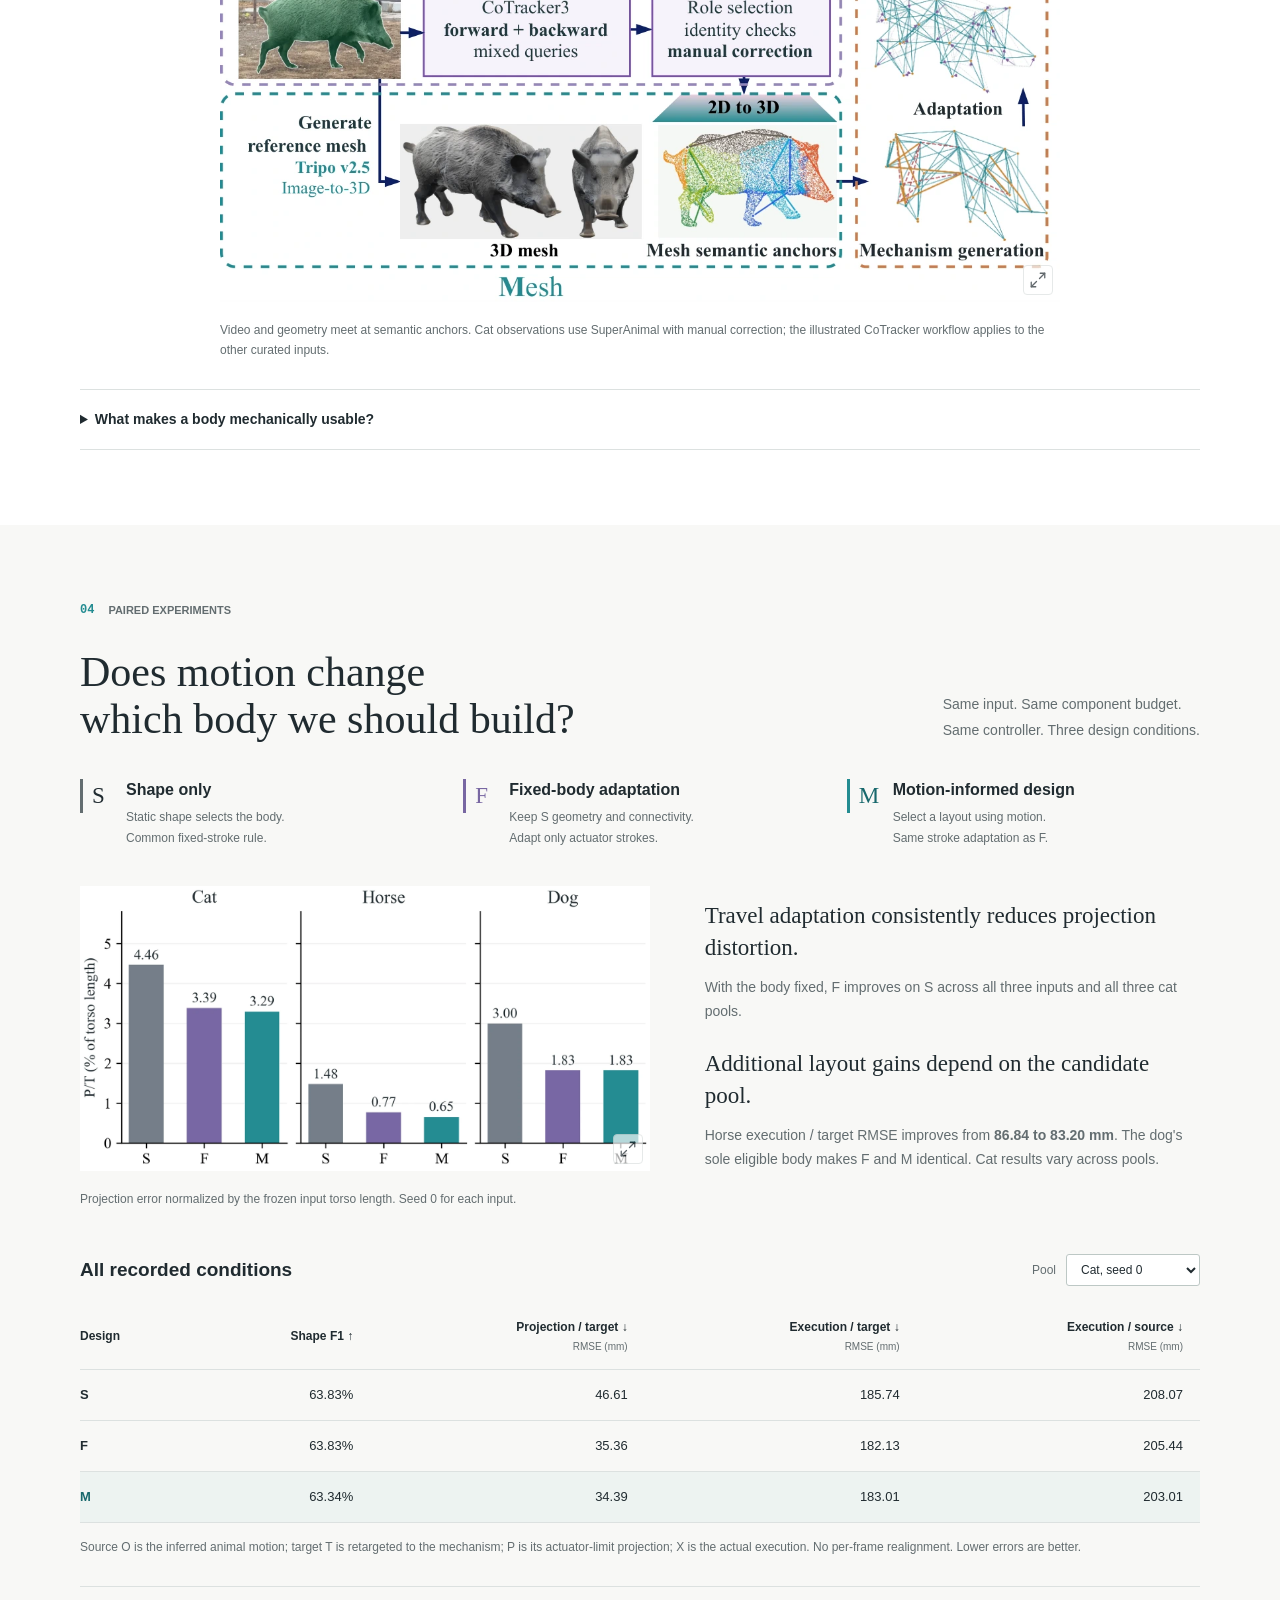
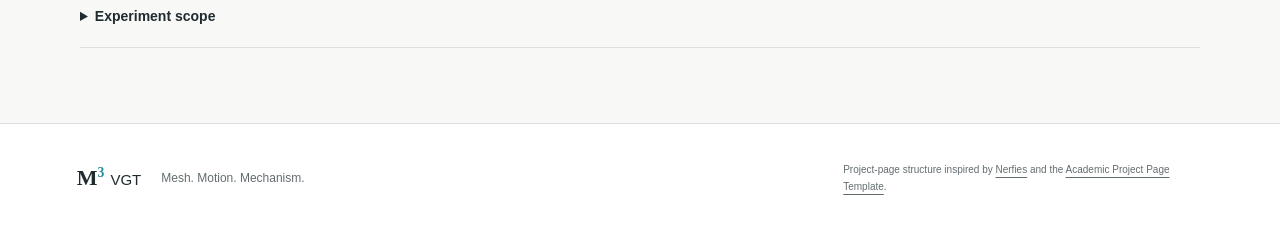
==== commit e12f38d2: "Add M-cubed favicon and highlight the three M initials" ====
--- a/index.html
+++ b/index.html
@@ -7,7 +7,9 @@
   <meta name="theme-color" content="#ffffff">
   <link rel="canonical" href="https://m3vgt.github.io/">
   <title>Giving Motion a Body | M³VGT</title>
-  <link rel="icon" type="image/svg+xml" href="data:image/svg+xml,%3Csvg xmlns='http://www.w3.org/2000/svg' viewBox='0 0 40 40'%3E%3Crect width='40' height='40' rx='8' fill='%23248c91'/%3E%3Ctext x='7' y='29' font-family='Georgia' font-size='28' fill='white'%3EM%3C/text%3E%3C/svg%3E">
+  <link rel="icon" type="image/x-icon" href="favicon.ico" sizes="16x16 32x32 48x48 64x64 128x128 256x256">
+  <link rel="icon" type="image/png" href="favicon.png" sizes="96x96">
+  <link rel="apple-touch-icon" href="apple-touch-icon.png" sizes="180x180">
   <link rel="stylesheet" href="style.css">
   <script defer src="assets/vendor/lucide.min.js"></script>
   <script defer src="data.js"></script>
@@ -28,7 +30,7 @@
       <div class="hero-copy">
         <p class="eyebrow">Mesh × Motion × Mechanism</p>
         <h1 id="paper-title">Giving Motion a Body</h1>
-        <p class="subtitle">Synthesizing Robot Mechanisms<br class="mobile-only"> from Mesh and Motion</p>
+        <p class="subtitle">Synthesizing Robot <span class="m-initial">M</span>echanisms<br class="mobile-only"> from <span class="m-initial">M</span>esh and <span class="m-initial">M</span>otion</p>
         <p class="author-line">Anonymous authors, working manuscript, 2026</p>
         <div class="hero-actions">
           <a class="button primary" href="#motion"><i data-lucide="play" aria-hidden="true"></i> See the motion</a>
--- a/style.css
+++ b/style.css
@@ -6,6 +6,7 @@
 @media(prefers-reduced-motion:reduce){html{scroll-behavior:auto}*{transition:none!important}}
 .condition-key.f{border-color:var(--purple);color:var(--purple)}
 .condition-key.m{border-color:var(--teal);color:var(--deep-teal)}
+.subtitle .m-initial{color:#238153;font-weight:650}
 .unavailable,.button.unavailable:disabled{cursor:default;color:var(--muted);opacity:.55}
 .button.unavailable:hover{border-color:var(--line)}
 @media(max-width:650px){nav a:last-child{display:block}}
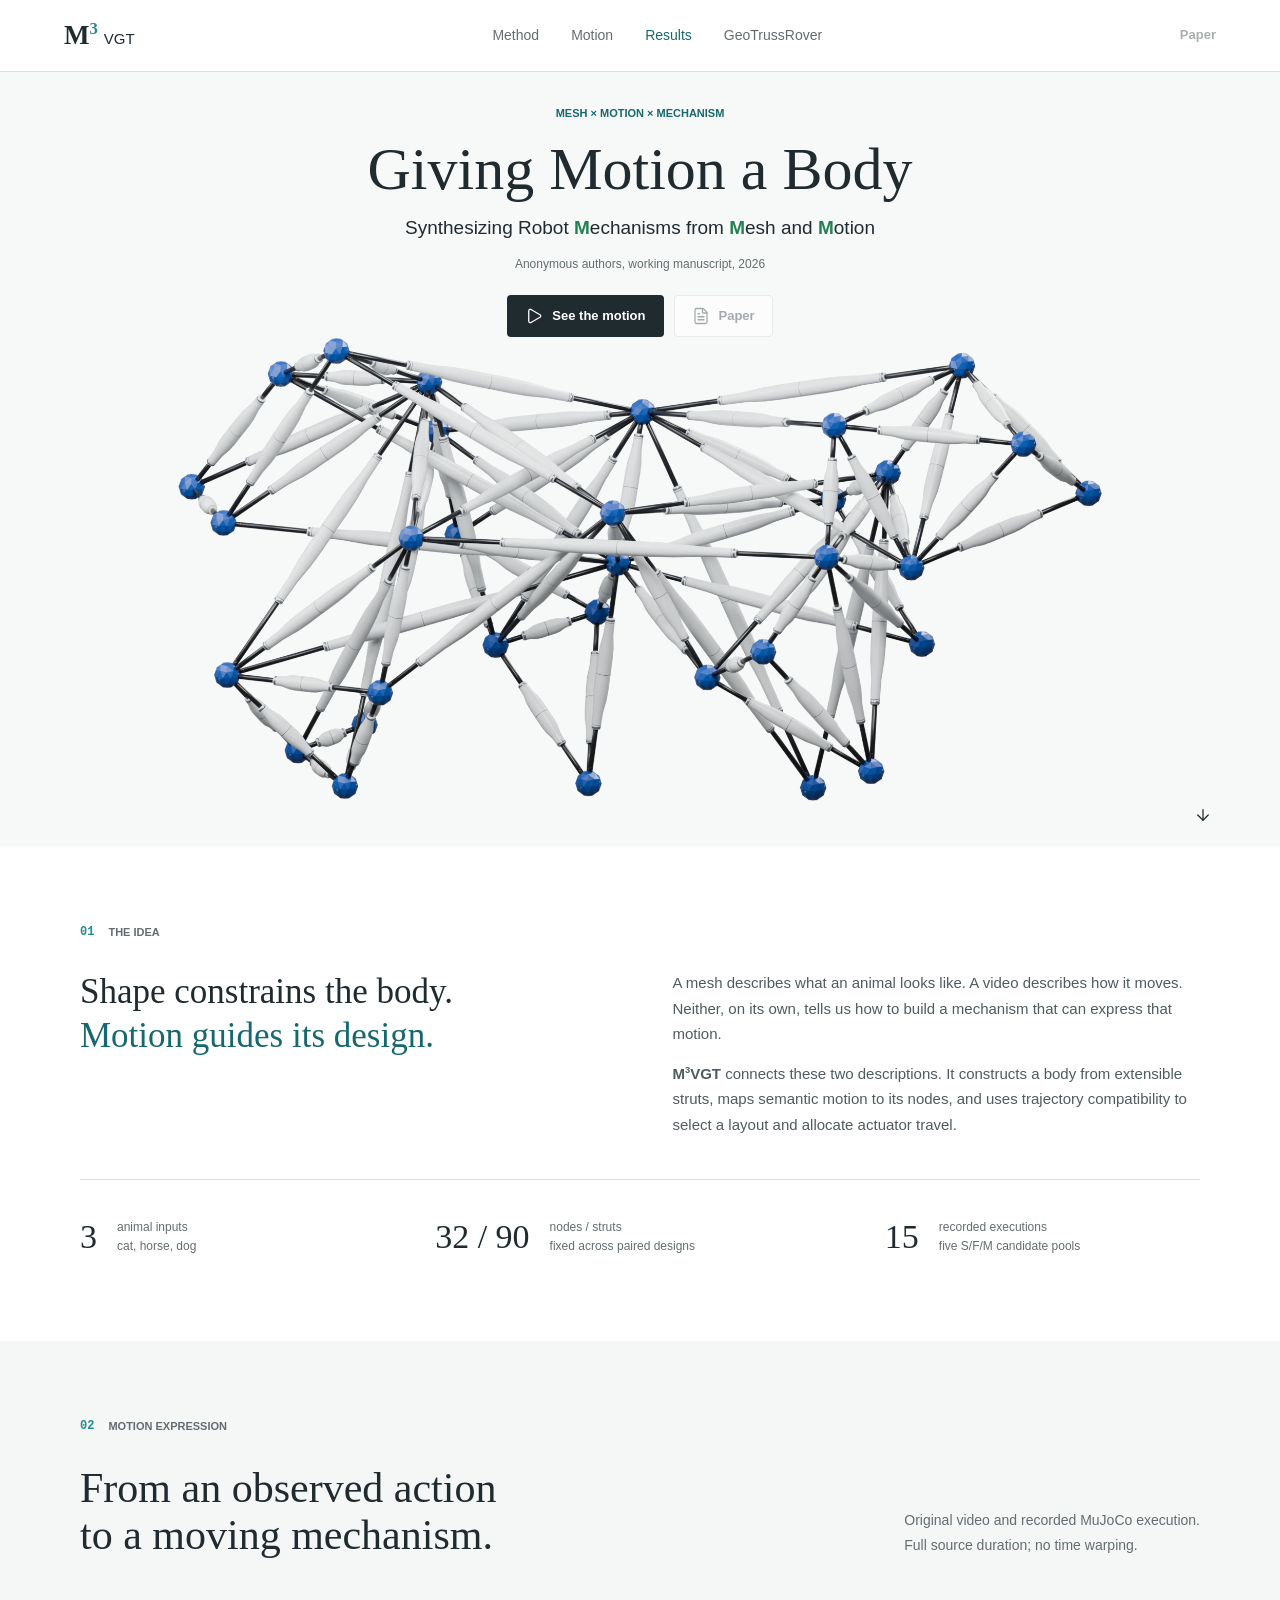
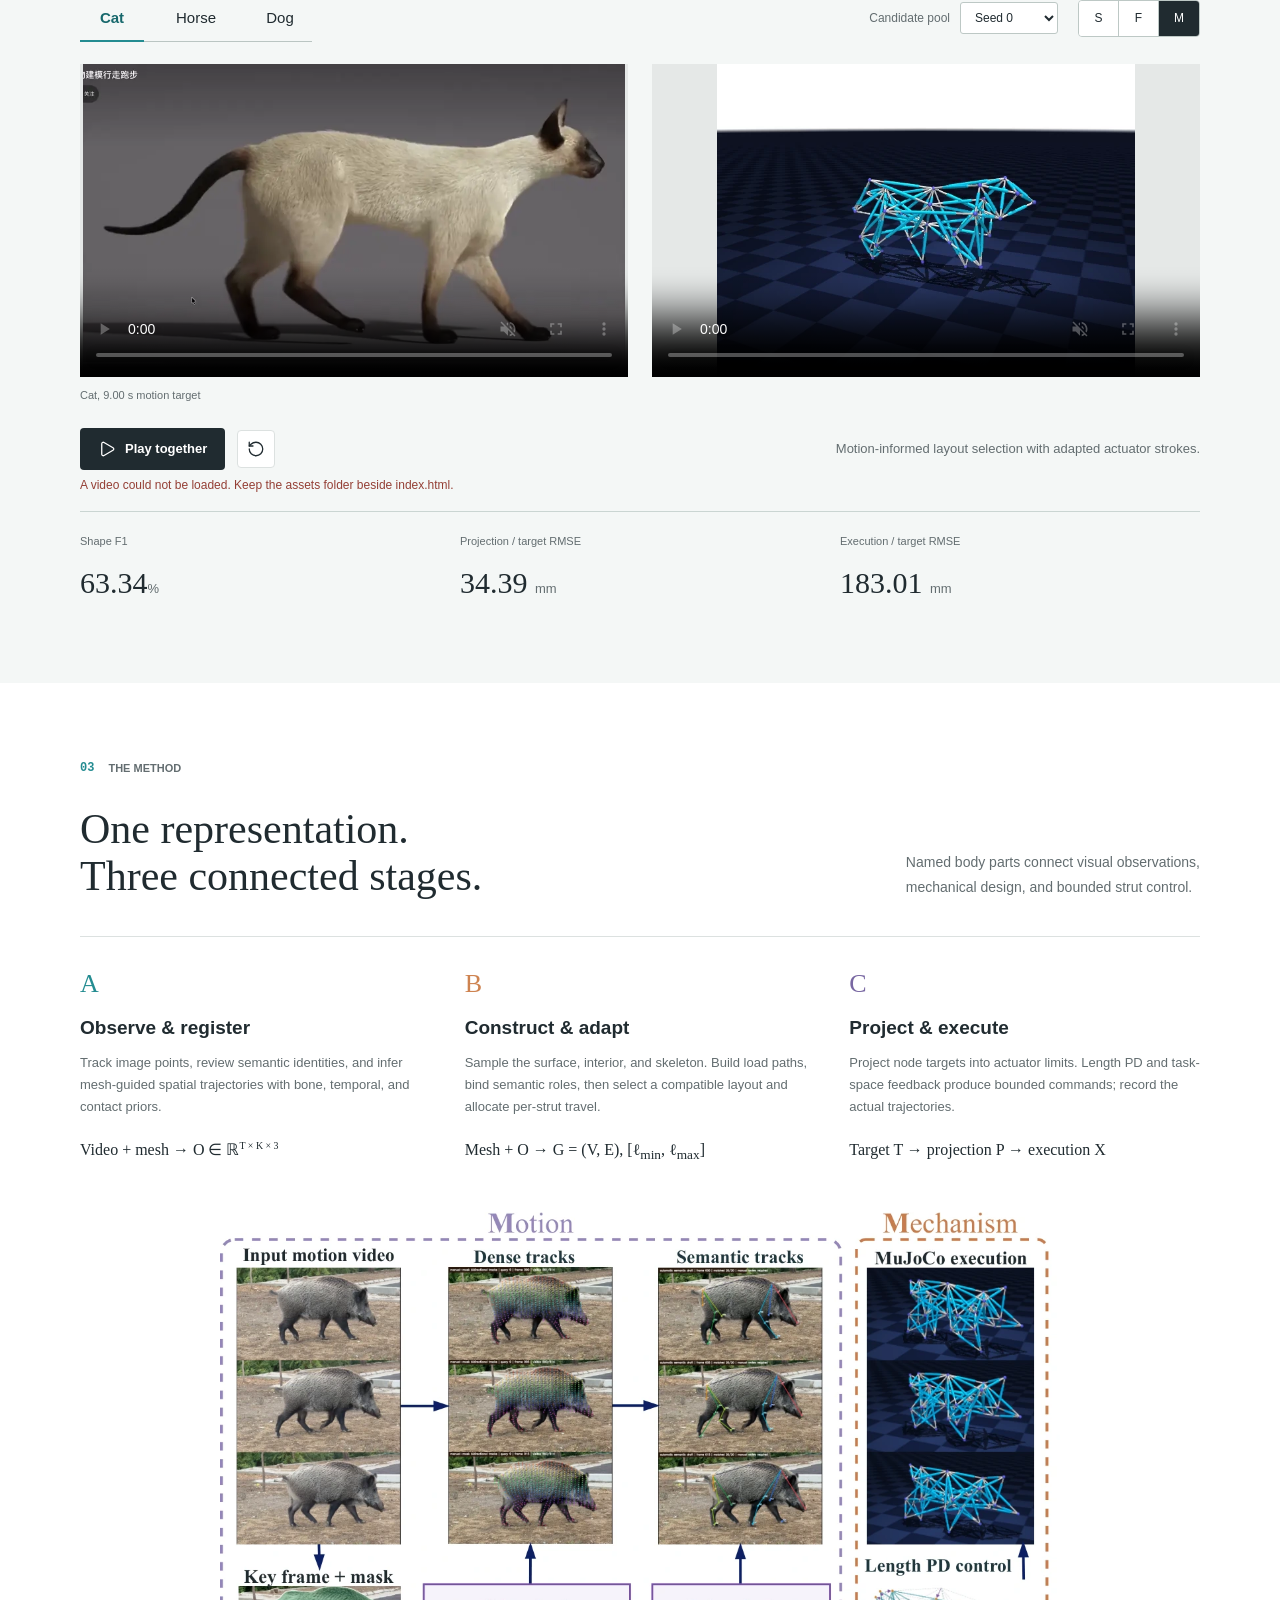
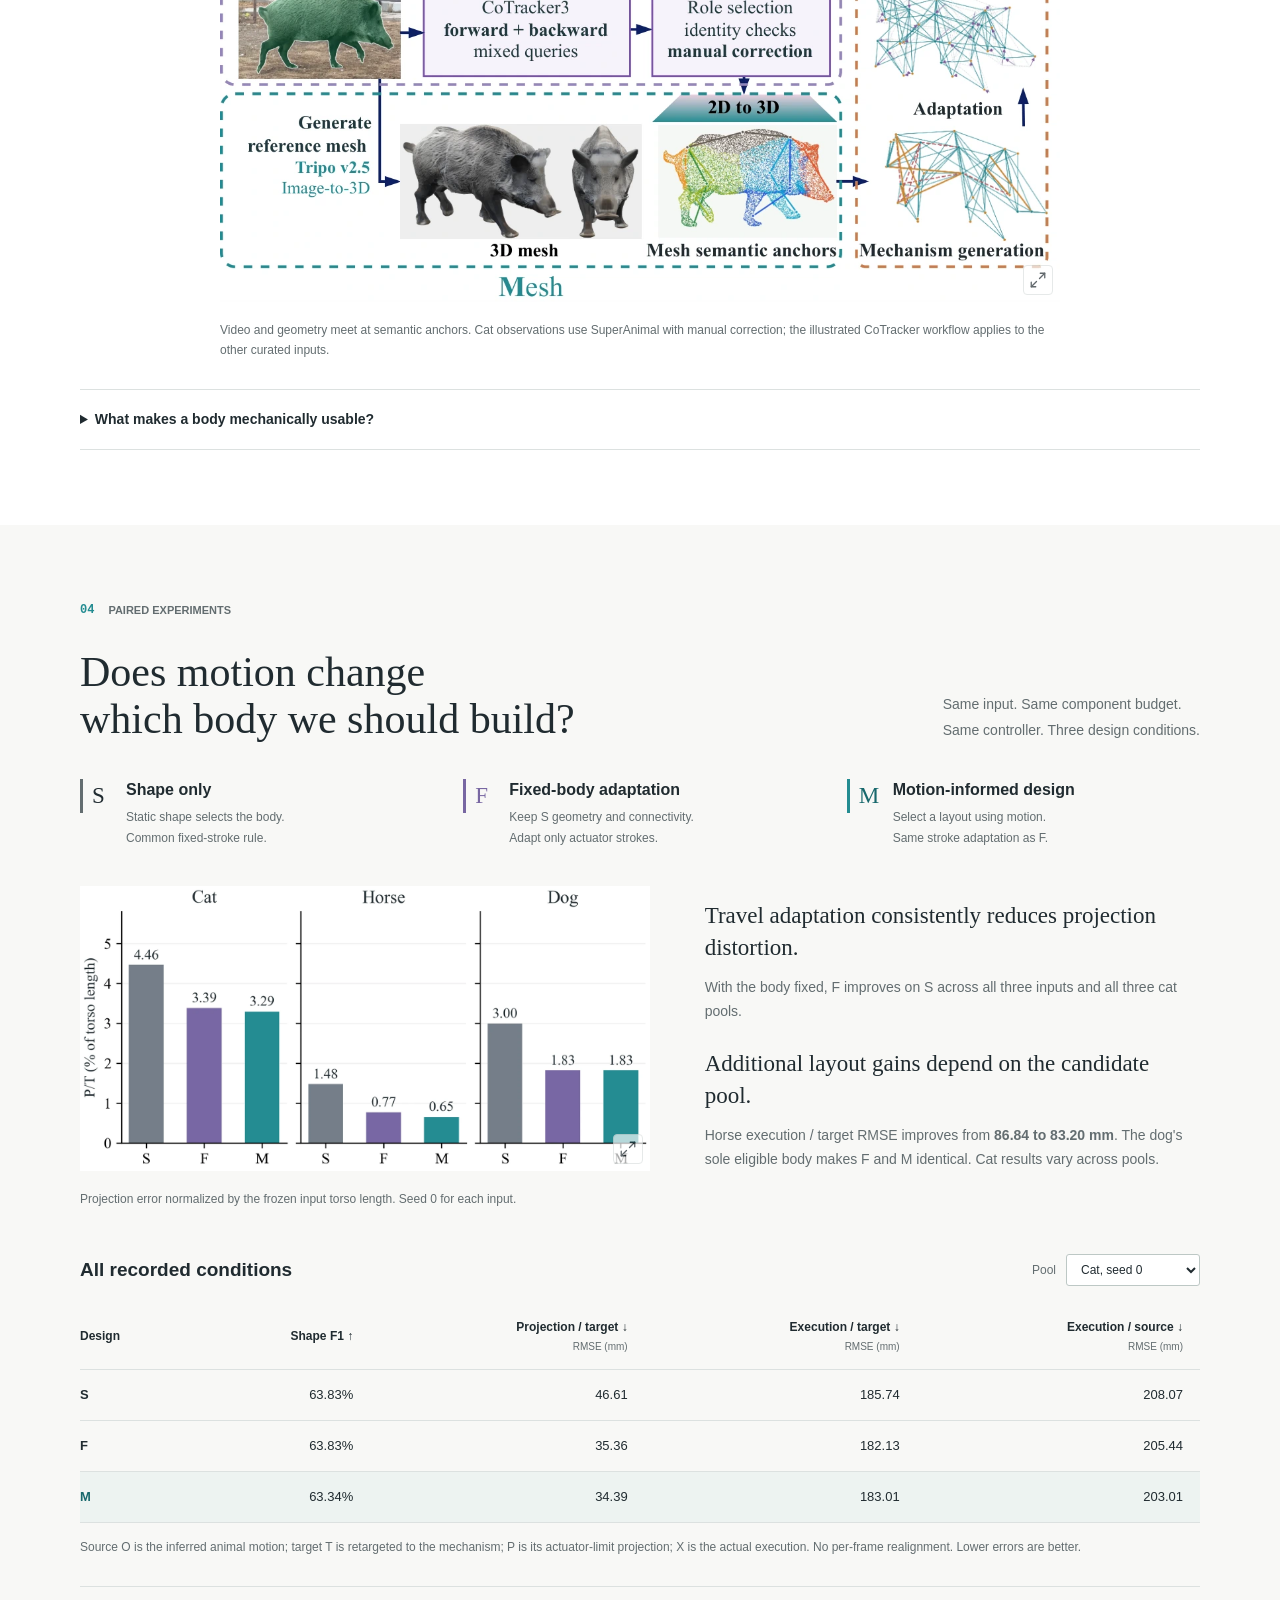
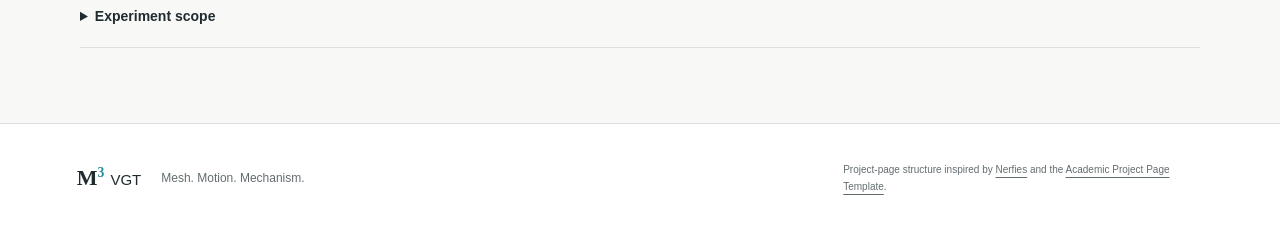
==== commit 6e85b012: "Add GeoTrussRover project subpage" ====
--- a/index.html
+++ b/index.html
@@ -20,7 +20,7 @@
   <header class="site-header">
     <a class="wordmark" href="#top" aria-label="M3VGT home">M<sup>3</sup><span>VGT</span></a>
     <nav aria-label="Main navigation">
-      <a href="#method">Method</a><a href="#motion">Motion</a><a href="#results">Results</a>
+      <a href="#method">Method</a><a href="#motion">Motion</a><a href="#results">Results</a><a href="geotrussrover/">GeoTrussRover</a>
     </nav>
     <span class="paper-link unavailable" aria-disabled="true">Paper</span>
   </header>
--- a/style.css
+++ b/style.css
@@ -9,4 +9,4 @@
 .subtitle .m-initial{color:#238153;font-weight:650}
 .unavailable,.button.unavailable:disabled{cursor:default;color:var(--muted);opacity:.55}
 .button.unavailable:hover{border-color:var(--line)}
-@media(max-width:650px){nav a:last-child{display:block}}
+@media(max-width:650px){nav a:last-child{display:block}nav a[href="#motion"],nav a[href="#results"]{display:none}}
